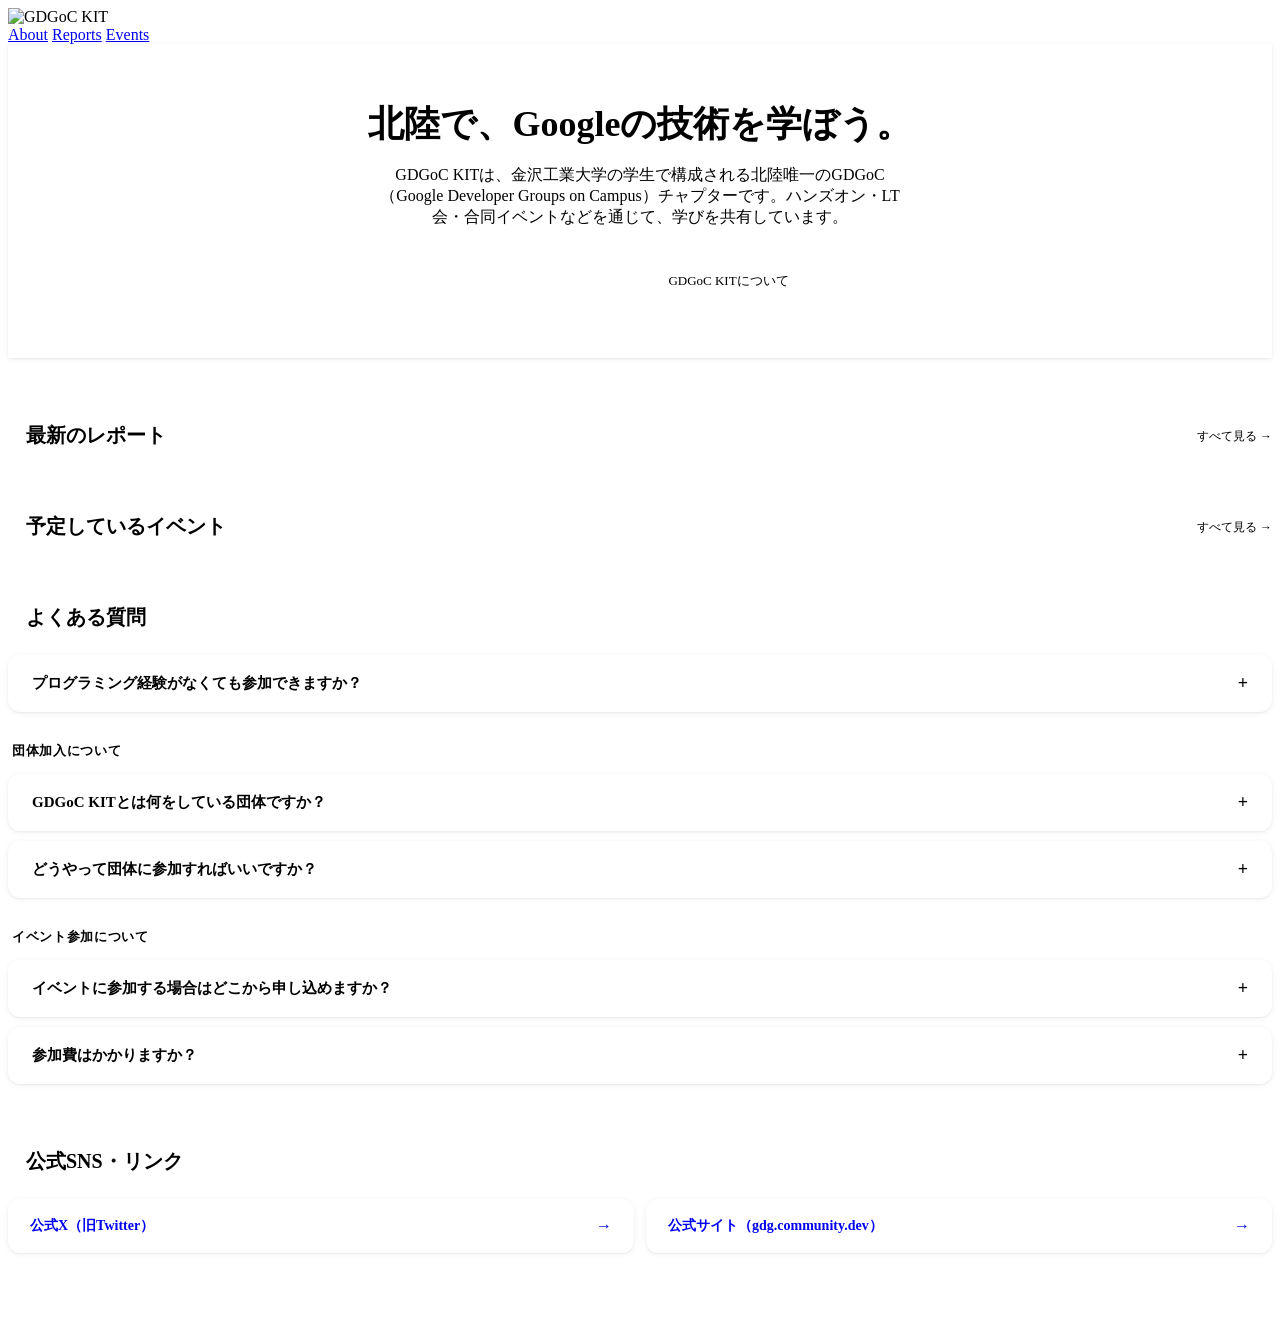
==== index.html @ f351e283 "FAQを「団体加入」と「イベント参加」のグループに分割 Co-Authored-By: Claude Sonnet 4.6 <noreply@anthropic.com>" ====
<!DOCTYPE html>
<html lang="ja">

<head>
    <meta charset="UTF-8">
    <meta name="viewport" content="width=device-width, initial-scale=1.0">
    <title>GDGoC KIT</title>

    <meta name="description"
        content="GDGoC KITは、金沢工業大学の学生で構成される北陸唯一のGDGoC（Google Developer Groups on Campus）チャプターです。イベントレポートや参加案内をまとめています。">
    <meta name="keywords" content="GDGoC KIT, GDG on Campus, 金沢工業大学, 学生コミュニティ, イベント">

    <meta property="og:type" content="website">
    <meta property="og:locale" content="ja_JP">
    <meta property="og:site_name" content="GDGoC KIT">
    <meta property="og:title" content="GDGoC KIT">
    <meta property="og:description"
        content="GDGoC KITは、金沢工業大学の学生で構成される北陸唯一のGDGoC（Google Developer Groups on Campus）チャプターです。">
    <meta property="og:url" content="https://kit-gdgoc.github.io/">

    <meta name="twitter:card" content="summary_large_image">
    <meta name="twitter:site" content="@kit_gdsc">

    <!--
  ============================================================
  トップページ（index.html）
  ============================================================
  最新レポート・予定イベントは assets/data/reports.json と
  assets/data/events.json から自動でプレビュー表示される。
  このHTMLを直接編集する必要はない。

  FAQ・公式リンクの内容だけ、下の "EDIT: ..." を
    実際の内容に書き換える。

    スタイルは base.css / report-list.css / event-list.css / top.css
    を読み込んでいる（レポート・イベントカードのスタイルを再利用しているため）。
    ============================================================
    -->

    <link rel="preconnect" href="https://fonts.googleapis.com">
    <link
        href="https://fonts.googleapis.com/css2?family=Manrope:wght@500;700;800&family=Noto+Sans+JP:wght@400;500;700;900&family=Roboto+Mono:wght@400;500&display=swap"
        rel="stylesheet">
    <link rel="stylesheet" href="assets/css/base.css">
    <link rel="stylesheet" href="assets/css/report-list.css">
    <link rel="stylesheet" href="assets/css/event-list.css">
    <link rel="stylesheet" href="assets/css/top.css">
</head>

<body>
    <div class="wrap">

        <div class="chapter-bar">
            <img class="logo" src="assets/images/branding/logo.png" alt="GDGoC KIT">
            <nav class="site-nav">
                <a href="about/index.html">About</a>
                <a href="report/index.html">Reports</a>
                <a href="event/index.html">Events</a>
            </nav>
        </div>

        <header class="hero">
            <h1>北陸で、Googleの技術を学ぼう。</h1>
            <p class="lead">
                GDGoC KITは、金沢工業大学の学生で構成される北陸唯一のGDGoC（Google Developer Groups on
                Campus）チャプターです。ハンズオン・LT会・合同イベントなどを通じて、学びを共有しています。
            </p>
            <div class="hero-cta">
                <!-- EDIT: 実際の申し込み先（connpassグループページやDiscordなど）に差し替える -->
                <a class="primary" href="https://connpass.com/" target="_blank" rel="noopener">イベントに参加する</a>
                <a class="secondary" href="about/index.html">GDGoC KITについて</a>
            </div>
        </header>

        <!-- ================= 最新レポート ================= -->
        <section class="top-section">
            <div class="section-head">
                <h2>最新のレポート</h2>
                <a class="more" href="report/index.html">すべて見る →</a>
            </div>
            <ul class="report-list" id="top-report-list"></ul>
            <p id="top-report-empty" class="top-list-empty" hidden>まだレポートがありません。</p>
        </section>

        <!-- ================= 予定イベント ================= -->
        <section class="top-section">
            <div class="section-head">
                <h2>予定しているイベント</h2>
                <a class="more" href="event/index.html">すべて見る →</a>
            </div>
            <ul class="event-list" id="top-event-list"></ul>
            <p id="top-event-empty" class="top-list-empty" hidden>現在、予定しているイベントはありません。</p>
        </section>

        <!-- ================= FAQ ================= -->
        <section class="top-section">
            <div class="section-head">
                <h2>よくある質問</h2>
            </div>
            <div class="faq-list">
                <!-- EDIT: 実際の内容に差し替える。details/summaryなのでJS不要で開閉する -->
                <details class="faq-item">
                    <summary>プログラミング経験がなくても参加できますか？</summary>
                    <p>問題ありません。イベントへの参加も団体への加入も、プログラミング経験は問いません。初心者向けのハンズオンやLT会も定期的に開催しています。</p>
                </details>

                <h3 class="faq-group-label">団体加入について</h3>
                <details class="faq-item">
                    <summary>GDGoC KITとは何をしている団体ですか？</summary>
                    <p>Googleの技術に興味がある金沢工業大学の学生が集まり、ハンズオンやLT会、他大学との合同イベントなどを開催しているコミュニティです。詳しくは「About」ページをご覧ください。</p>
                </details>
                <details class="faq-item">
                    <summary>どうやって団体に参加すればいいですか？</summary>
                    <p><a href="https://gdg.community.dev/gdg-on-campus-kanazawa-institute-of-technology-ishikawa-japan/" target="_blank" rel="noopener">公式サイト（gdg.community.dev）</a>のお問い合わせボタンからご連絡ください。</p>
                </details>

                <h3 class="faq-group-label">イベント参加について</h3>
                <details class="faq-item">
                    <summary>イベントに参加する場合はどこから申し込めますか？</summary>
                    <p>各イベントのconnpassページから参加登録してください。開催予定のイベントは<a href="event/index.html">イベント情報ページ</a>でご確認いただけます。</p>
                </details>
                <details class="faq-item">
                    <summary>参加費はかかりますか？</summary>
                    <p>基本的に無料です。イベントによって異なる場合があるので、各イベントの案内ページをご確認ください。</p>
                </details>
            </div>
        </section>

        <!-- ================= 公式SNS・リンク ================= -->
        <section class="top-section">
            <div class="section-head">
                <h2>公式SNS・リンク</h2>
            </div>
            <div class="link-grid">
                <a href="https://x.com/kit_gdsc" target="_blank" rel="noopener">
                    <span class="ll-label">公式X（旧Twitter）</span>
                    <span class="ll-arrow">→</span>
                </a>
                <a href="https://gdg.community.dev/gdg-on-campus-kanazawa-institute-of-technology-ishikawa-japan/"
                    target="_blank" rel="noopener">
                    <span class="ll-label">公式サイト（gdg.community.dev）</span>
                    <span class="ll-arrow">→</span>
                </a>
                <!-- EDIT: Discordなど他のリンクがあれば追加する -->
            </div>
        </section>

    </div>

    <script src="assets/js/top.js"></script>
</body>

</html>
---- assets/css/top.css ----
/* ============================================================
   トップページ（index.html）専用スタイル
   ============================================================
   base.css / report-list.css / event-list.css を先に読み込んだ
   上で使用する（レポート・イベントのカードはそれぞれのスタイルを
   再利用している）。
   ============================================================ */

:root {
    --measure: 860px;
}

/* ---------- ヒーロー ---------- */
header.hero {
    background: var(--card);
    border-radius: var(--radius);
    padding: 56px 40px;
    margin-bottom: 64px;
    text-align: center;
    box-shadow: 0 1px 2px rgba(60, 64, 67, .08), 0 1px 6px rgba(60, 64, 67, .06);
}

header.hero h1 {
    font-size: clamp(26px, 4.2vw, 36px);
    margin: 0 0 16px;
}

header.hero p.lead {
    color: var(--ink-soft);
    font-size: 16px;
    max-width: 520px;
    margin: 0 auto 32px;
}

.hero-cta {
    display: flex;
    justify-content: center;
    flex-wrap: wrap;
    gap: 12px;
}

.hero-cta a {
    font-family: var(--font-mono);
    font-size: 13px;
    font-weight: 500;
    text-decoration: none;
    padding: 12px 24px;
    border-radius: 100px;
}

.hero-cta a.primary {
    background: var(--g-blue);
    color: #fff;
}

.hero-cta a.primary:hover {
    background: #1a56c4;
}

.hero-cta a.secondary {
    background: var(--bg);
    color: var(--ink);
}

.hero-cta a.secondary:hover {
    background: #eef0f2;
}

/* ---------- セクション共通 ---------- */
.top-section {
    margin: 64px 0;
}

.top-section .section-head {
    display: flex;
    align-items: baseline;
    justify-content: space-between;
    margin-bottom: 24px;
}

.top-section .section-head h2 {
    font-family: var(--font-jp);
    font-size: 20px;
    font-weight: 700;
    display: flex;
    align-items: center;
    gap: 10px;
    margin: 0;
}

.top-section .section-head h2::before {
    content: "";
    width: 8px;
    height: 8px;
    border-radius: 50%;
    background: var(--g-blue);
    flex: none;
}

.top-section:nth-of-type(4n+2) .section-head h2::before {
    background: var(--g-red);
}

.top-section:nth-of-type(4n+3) .section-head h2::before {
    background: var(--g-yellow);
}

.top-section:nth-of-type(4n+4) .section-head h2::before {
    background: var(--g-green);
}

.top-section .section-head a.more {
    font-family: var(--font-mono);
    font-size: 12px;
    color: var(--g-blue);
    text-decoration: none;
    white-space: nowrap;
}

.top-list-empty {
    color: var(--ink-soft);
    font-size: 14px;
    text-align: center;
    padding: 24px 0;
    background: var(--card);
    border-radius: var(--radius);
}

/* ---------- FAQ ---------- */
.faq-group-label {
    font-family: var(--font-jp);
    font-size: 13px;
    font-weight: 700;
    color: var(--ink-soft);
    text-transform: uppercase;
    letter-spacing: .05em;
    margin: 20px 0 4px 4px;
}

.faq-list {
    display: flex;
    flex-direction: column;
    gap: 10px;
}

.faq-item {
    background: var(--card);
    border-radius: 12px;
    box-shadow: 0 1px 2px rgba(60, 64, 67, .08), 0 1px 6px rgba(60, 64, 67, .06);
    overflow: hidden;
}

.faq-item summary {
    cursor: pointer;
    list-style: none;
    padding: 18px 24px;
    font-weight: 700;
    font-size: 15px;
    display: flex;
    align-items: center;
    justify-content: space-between;
    gap: 16px;
}

.faq-item summary::-webkit-details-marker {
    display: none;
}

.faq-item summary::after {
    content: "+";
    font-family: var(--font-mono);
    font-size: 18px;
    color: var(--g-blue);
    flex: none;
    transition: transform .15s;
}

.faq-item[open] summary::after {
    transform: rotate(45deg);
}

.faq-item p {
    margin: 0;
    padding: 0 24px 20px;
    color: var(--ink-soft);
    font-size: 14px;
    line-height: 1.85;
}

/* ---------- 公式リンク／申し込み ---------- */
.link-grid {
    display: grid;
    grid-template-columns: repeat(auto-fit, minmax(220px, 1fr));
    gap: 12px;
}

.link-grid a {
    display: flex;
    align-items: center;
    justify-content: space-between;
    gap: 12px;
    background: var(--card);
    border-radius: 12px;
    padding: 18px 22px;
    text-decoration: none;
    box-shadow: 0 1px 2px rgba(60, 64, 67, .08), 0 1px 6px rgba(60, 64, 67, .06);
    transition: box-shadow .15s, transform .15s;
}

.link-grid a:hover {
    box-shadow: 0 2px 4px rgba(60, 64, 67, .1), 0 4px 10px rgba(60, 64, 67, .08);
    transform: translateY(-1px);
}

.link-grid .ll-label {
    font-weight: 700;
    color: var(--ink);
    font-size: 14px;
}

.link-grid .ll-arrow {
    color: var(--g-blue);
}

@media (max-width: 480px) {
    header.hero {
        padding: 40px 24px;
    }

    .top-section .section-head {
        flex-direction: column;
        align-items: flex-start;
        gap: 8px;
    }
}
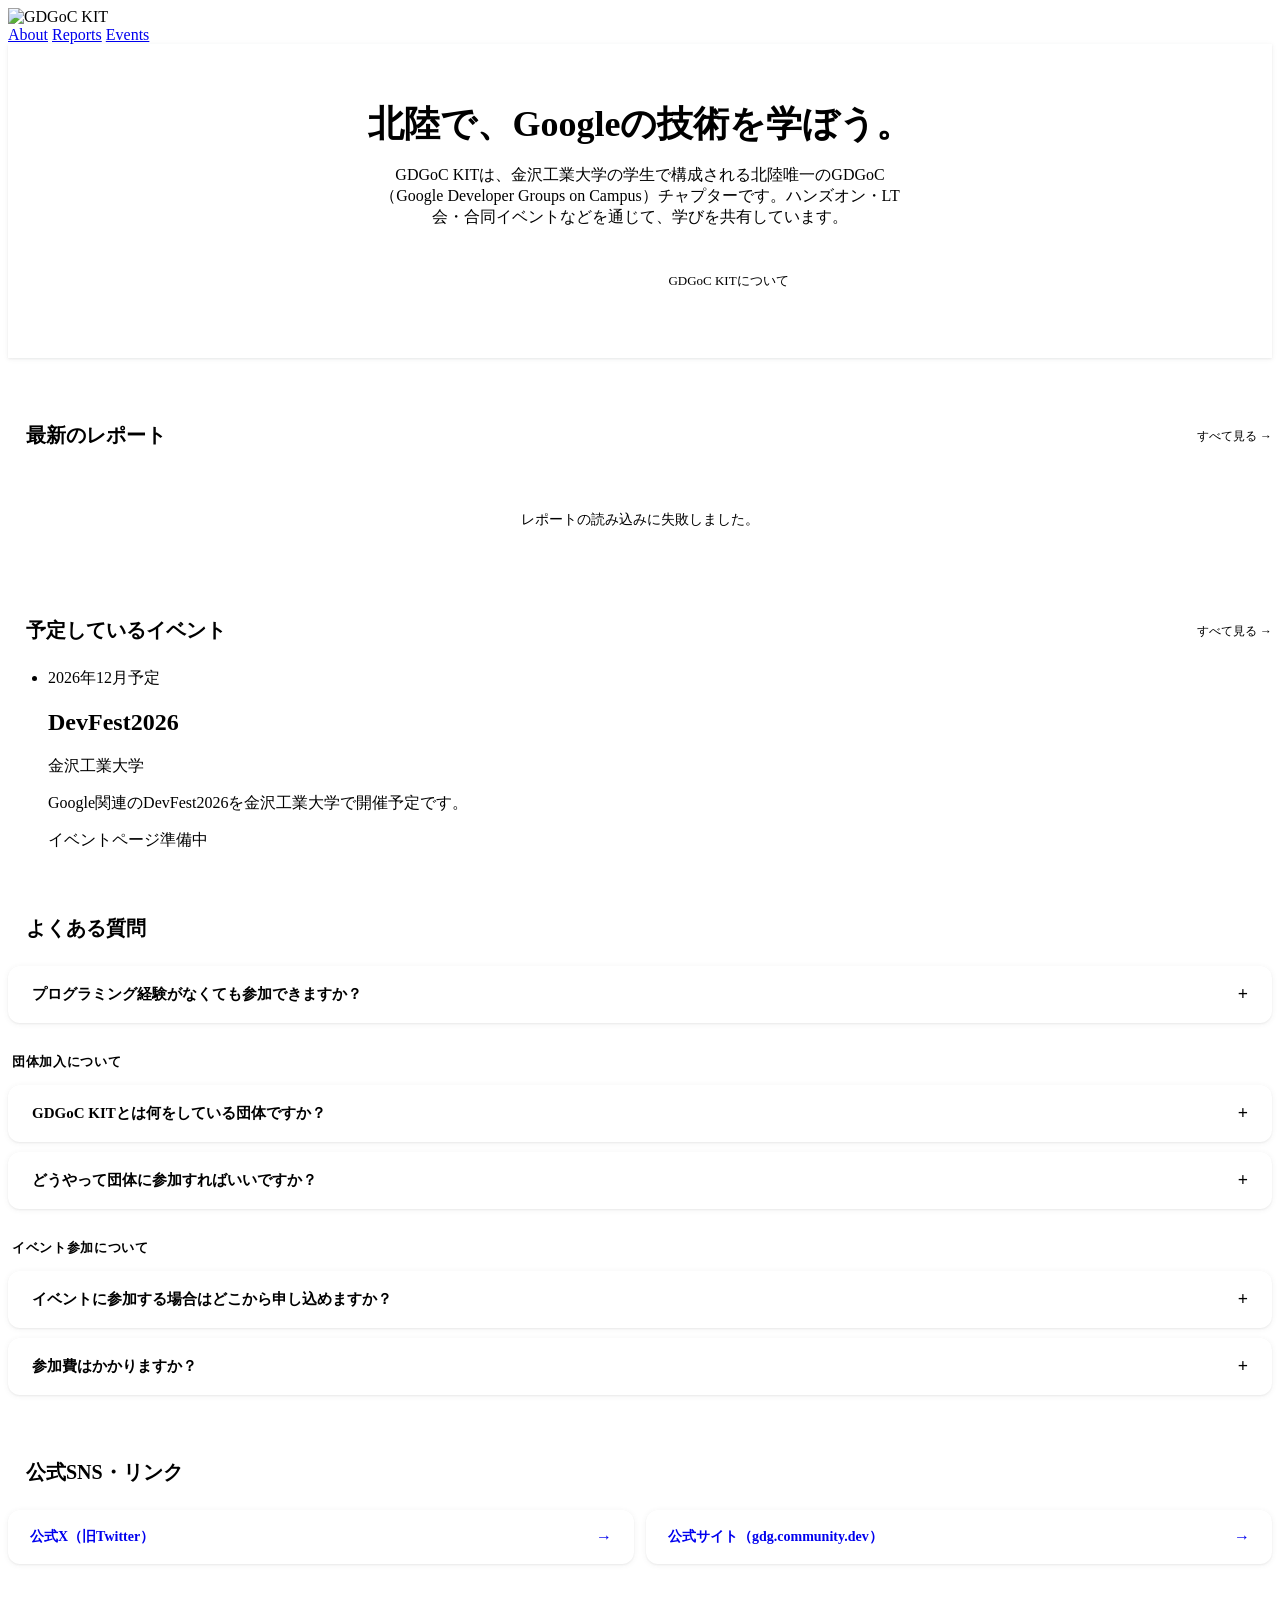
==== commit 6ccb9a88: "content: FAQ「団体加入方法」にアンケート経由での加入案内を追記 Co-Authored-By: Claude Sonnet 4.6 <noreply@anthropic.com>" ====
--- a/index.html
+++ b/index.html
@@ -111,7 +111,7 @@
                 </details>
                 <details class="faq-item">
                     <summary>どうやって団体に参加すればいいですか？</summary>
-                    <p><a href="https://gdg.community.dev/gdg-on-campus-kanazawa-institute-of-technology-ishikawa-japan/" target="_blank" rel="noopener">公式サイト（gdg.community.dev）</a>のお問い合わせボタンからご連絡ください。</p>
+                    <p><a href="https://gdg.community.dev/gdg-on-campus-kanazawa-institute-of-technology-ishikawa-japan/" target="_blank" rel="noopener">公式サイト（gdg.community.dev）</a>のお問い合わせボタンからご連絡ください。また、各イベント参加後のアンケートでも団体としての加入希望を確認しています。</p>
                 </details>
 
                 <h3 class="faq-group-label">イベント参加について</h3>
--- a/assets/css/report-list.css
+++ b/assets/css/report-list.css
@@ -0,0 +1,197 @@
+/* ============================================================
+   レポート一覧ページ（report/index.html）専用スタイル
+   ============================================================
+   base.css を先に読み込んだ上で使用する。
+   ============================================================ */
+
+:root {
+    --measure: 860px;
+}
+
+header.page-head {
+    margin-bottom: 48px;
+}
+
+header.page-head p {
+    color: var(--ink-soft);
+    margin: 0;
+    font-size: 15px;
+}
+
+/* ---------- 年クイックナビ ---------- */
+.year-nav[hidden] {
+    display: none;
+}
+
+.year-nav {
+    position: sticky;
+    top: 16px;
+    z-index: 10;
+    display: flex;
+    gap: 6px;
+    overflow-x: auto;
+    background: rgba(255, 255, 255, .9);
+    backdrop-filter: blur(6px);
+    border-radius: 100px;
+    padding: 6px;
+    margin-bottom: 40px;
+    box-shadow: 0 1px 2px rgba(60, 64, 67, .08), 0 1px 6px rgba(60, 64, 67, .06);
+    scrollbar-width: none;
+}
+
+.year-nav::-webkit-scrollbar {
+    display: none;
+}
+
+.year-nav a {
+    flex: none;
+    font-family: var(--font-mono);
+    font-size: 12px;
+    font-weight: 500;
+    color: var(--ink-soft);
+    text-decoration: none;
+    padding: 8px 16px;
+    border-radius: 100px;
+    white-space: nowrap;
+    transition: background .15s, color .15s;
+}
+
+.year-nav a:hover {
+    background: var(--bg);
+    color: var(--ink);
+}
+
+.year-nav a.active {
+    background: var(--g-blue);
+    color: #fff;
+}
+
+/* ---------- 年グループ見出し ---------- */
+.year-group {
+    scroll-margin-top: 72px;
+    /* .year-nav の高さ分の余白（クリックで着地したとき隠れないように） */
+    margin-bottom: 48px;
+}
+
+.year-group h2 {
+    font-family: var(--font-display);
+    font-weight: 800;
+    font-size: 20px;
+    margin: 0 0 20px;
+    display: flex;
+    align-items: baseline;
+    gap: 8px;
+}
+
+.year-group h2 .count {
+    font-family: var(--font-mono);
+    font-weight: 400;
+    font-size: 13px;
+    color: var(--ink-soft);
+}
+
+.report-list {
+    list-style: none;
+    margin: 0;
+    padding: 0;
+    display: flex;
+    flex-direction: column;
+    gap: 16px;
+}
+
+.report-card {
+    position: relative;
+    overflow: hidden;
+    background: var(--card);
+    border-radius: var(--radius);
+    box-shadow: 0 1px 2px rgba(60, 64, 67, .08), 0 1px 6px rgba(60, 64, 67, .06);
+    transition: box-shadow .15s, transform .15s;
+}
+
+.report-card:hover {
+    box-shadow: 0 2px 4px rgba(60, 64, 67, .1), 0 4px 12px rgba(60, 64, 67, .08);
+    transform: translateY(-2px);
+}
+
+.report-card::before {
+    content: "";
+    position: absolute;
+    top: 0;
+    left: 0;
+    width: 100%;
+    height: 4px;
+}
+
+.report-list li:nth-child(4n+1) .report-card::before {
+    background: var(--g-blue);
+}
+
+.report-list li:nth-child(4n+2) .report-card::before {
+    background: var(--g-red);
+}
+
+.report-list li:nth-child(4n+3) .report-card::before {
+    background: var(--g-yellow);
+}
+
+.report-list li:nth-child(4n+4) .report-card::before {
+    background: var(--g-green);
+}
+
+.report-card a {
+    display: block;
+    padding: 28px 28px 24px;
+    text-decoration: none;
+    color: inherit;
+}
+
+.report-card .date {
+    display: inline-block;
+    font-family: var(--font-mono);
+    font-size: 12px;
+    color: var(--ink-soft);
+    background: var(--bg);
+    border-radius: 100px;
+    padding: 4px 12px;
+    margin-bottom: 14px;
+}
+
+.report-card h2 {
+    font-family: var(--font-jp);
+    font-weight: 700;
+    font-size: 19px;
+    margin: 0 0 8px;
+}
+
+.report-card p.excerpt {
+    color: var(--ink-soft);
+    font-size: 14px;
+    margin: 0 0 14px;
+}
+
+.report-card .read-more {
+    display: inline-flex;
+    align-items: center;
+    gap: 4px;
+    font-family: var(--font-mono);
+    font-size: 12px;
+    color: var(--g-blue);
+    font-weight: 500;
+}
+
+.report-list-empty {
+    color: var(--ink-soft);
+    font-size: 14px;
+    text-align: center;
+    padding: 40px 0;
+}
+
+@media (max-width: 480px) {
+    .year-nav {
+        top: 8px;
+    }
+
+    .report-card a {
+        padding: 22px 20px 20px;
+    }
+}
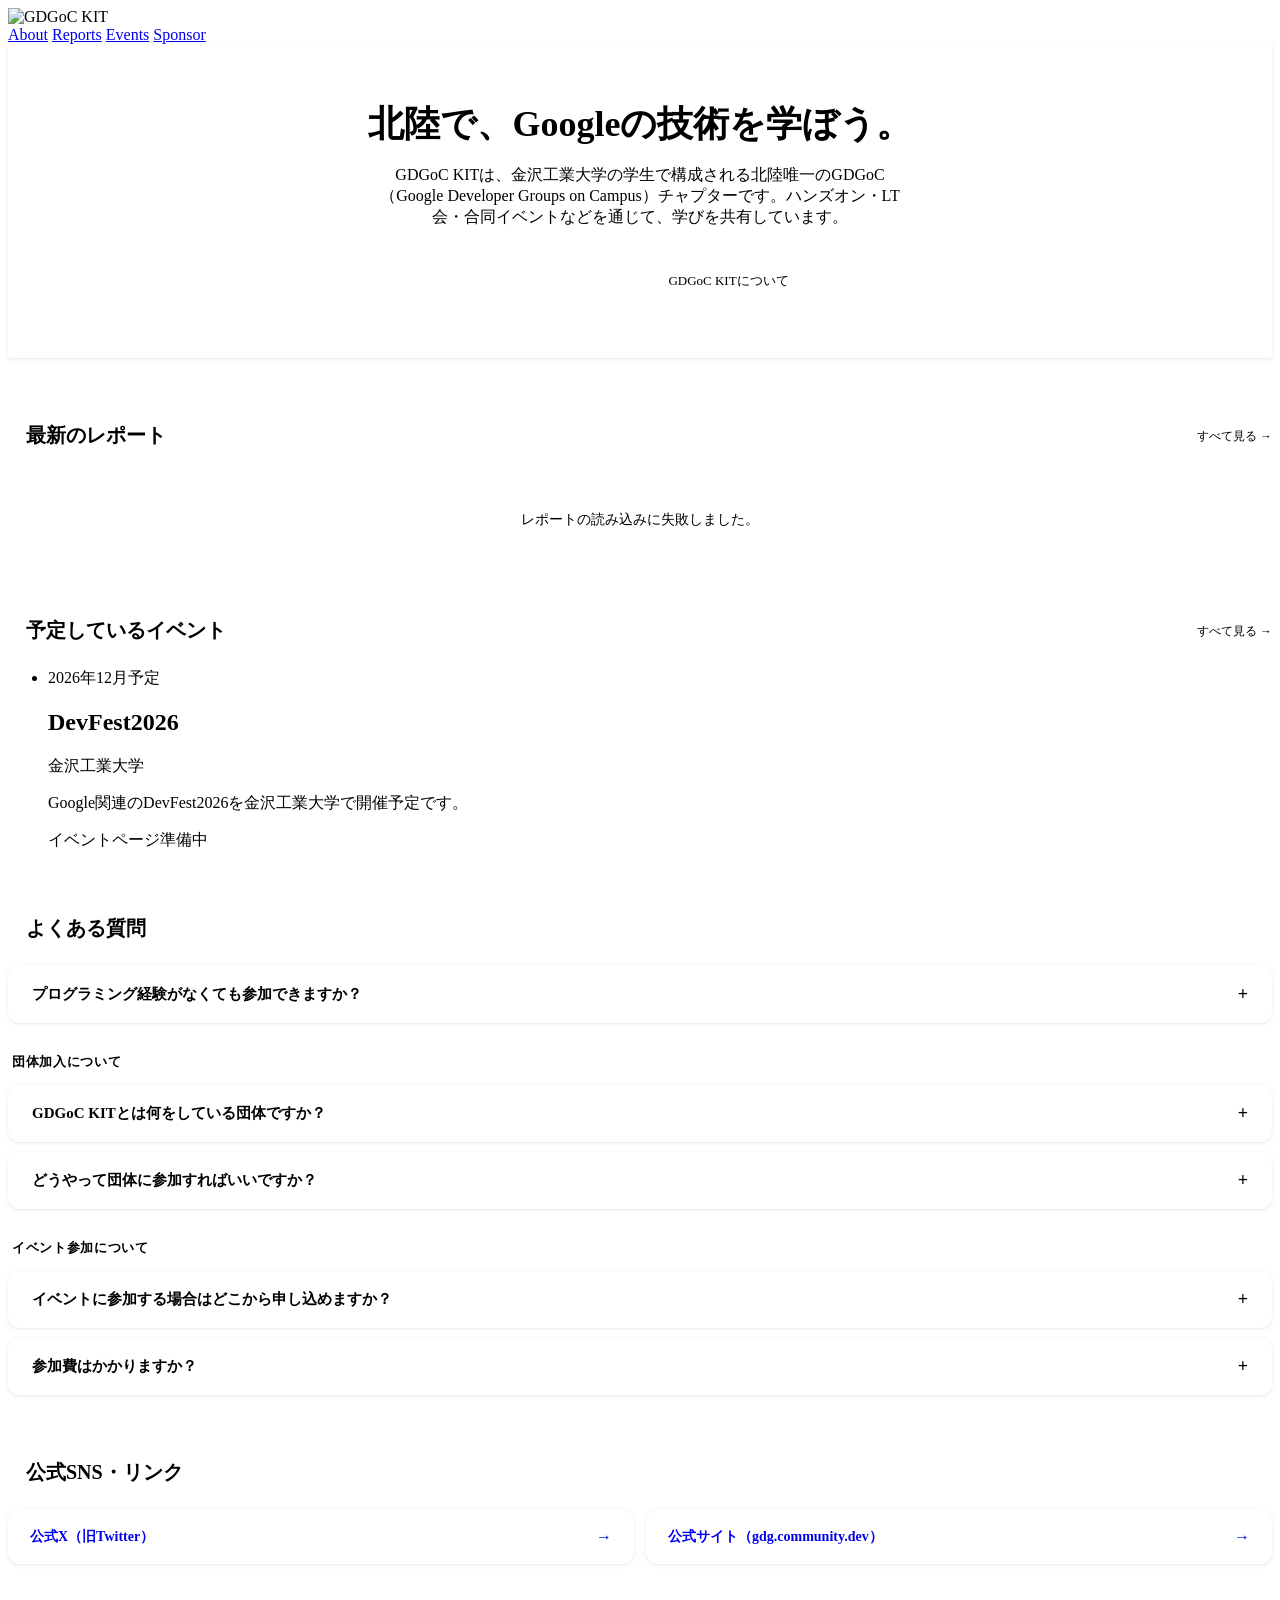
==== commit bad2bd45: "feat: スポンサー募集ページの雛形を追加 - sponsor/index.html を新設（about/index.html を土台にした最小構成） - トップページ・Aboutページのナビに S" ====
--- a/index.html
+++ b/index.html
@@ -56,6 +56,7 @@
                 <a href="about/index.html">About</a>
                 <a href="report/index.html">Reports</a>
                 <a href="event/index.html">Events</a>
+                <a href="sponsor/index.html">Sponsor</a>
             </nav>
         </div>
 
@@ -66,8 +67,7 @@
                 Campus）チャプターです。ハンズオン・LT会・合同イベントなどを通じて、学びを共有しています。
             </p>
             <div class="hero-cta">
-                <!-- EDIT: 実際の申し込み先（connpassグループページやDiscordなど）に差し替える -->
-                <a class="primary" href="https://connpass.com/" target="_blank" rel="noopener">イベントに参加する</a>
+                <a class="primary" href="https://gdsckit.connpass.com/" target="_blank" rel="noopener">イベントに参加する</a>
                 <a class="secondary" href="about/index.html">GDGoC KITについて</a>
             </div>
         </header>
